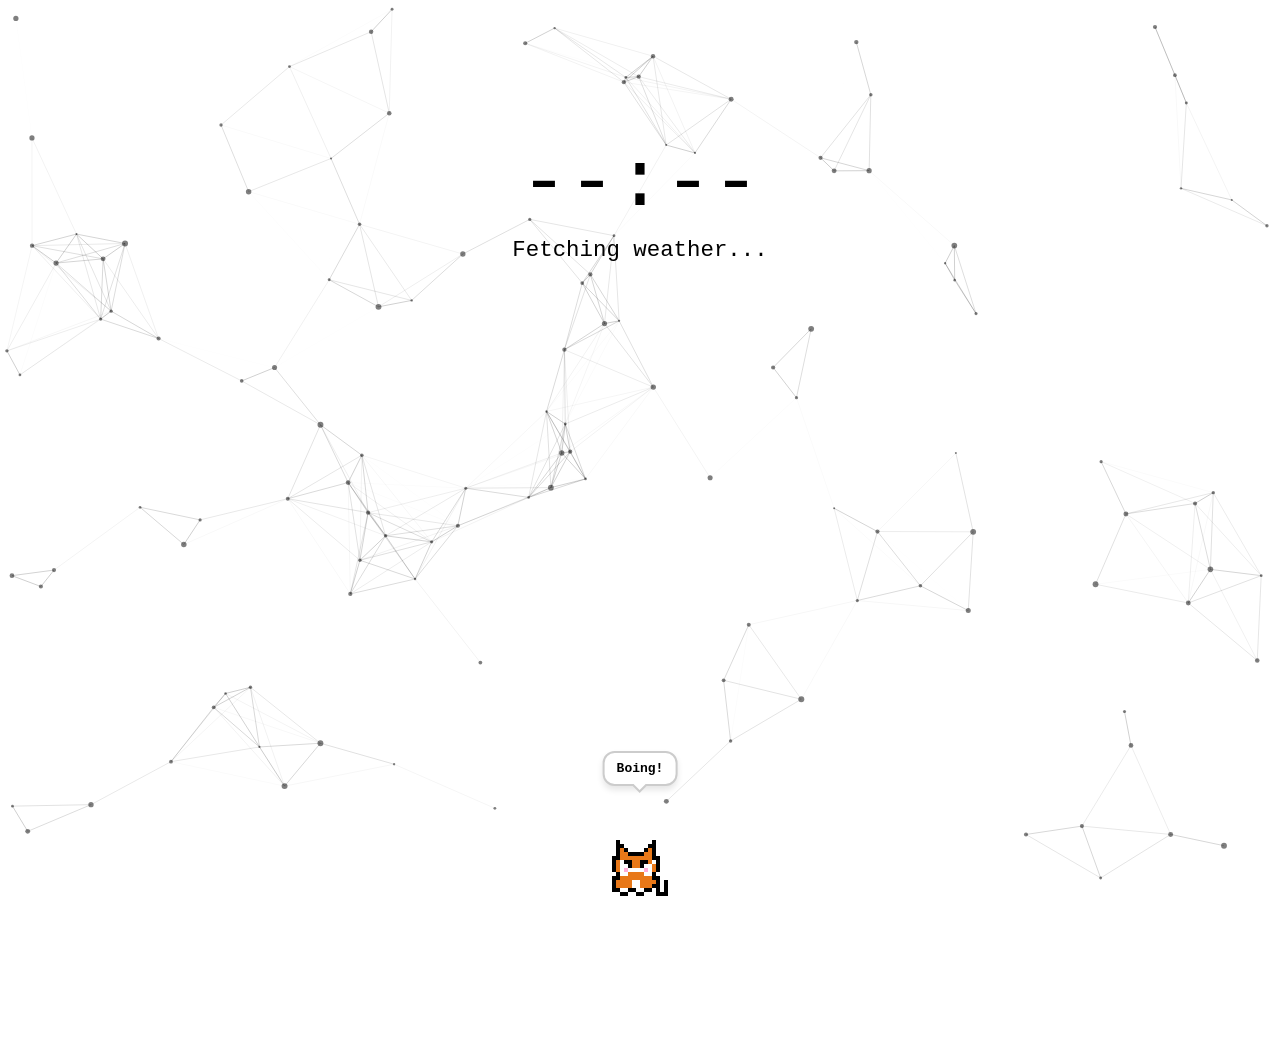
==== index.html @ 8bd55d02 "Initial commit" ====
<!DOCTYPE html>
<html lang="en">

<head>
  <meta charset="UTF-8" />
  <meta name="viewport" content="width=device-width, initial-scale=1.0" />
  <title>New Tab</title>
  <link rel="apple-touch-icon" sizes="180x180" href="favicons/apple-touch-icon.png">
  <link rel="icon" type="image/png" sizes="32x32" href="favicons/favicon-32x32.png">
  <link rel="icon" type="image/png" sizes="16x16" href="favicons/favicon-16x16.png">
  <link rel="manifest" href="favicons/site.webmanifest">
  <link rel="stylesheet" href="style.css" />
</head>

<body>

  <div id="sidebar" class="sidebar minimised">
    <div class="sidebar-handle">
      <span class="sidebar-caret"></span>
    </div>
    <div class="sidebar-content"></div>
  </div>
  <div class="top-right" id="top-right"></div>

  <div class="clock" id="clock">--:--</div>
  <div class="weather" id="weather">Fetching weather...</div>
  <div class="quote" id="quote"></div>
  <div class="shortcuts" id="shortcuts"></div>

  <div class="customize" id="customize" title="customize">
    <span class="customize-icon"></span>
    <span class="customize-label">Customize</span>
  </div>
  <div class="photo-credit" id="photo-credit" style="display: none;">
    Photo by <a id="photo-credit-link" target="_blank" rel="noopener noreferrer"></a> on <a
      href="https://unsplash.com/?utm_source=minimal_new_tab&utm_medium=referral" target="_blank"
      rel="noopener noreferrer">Unsplash</a>
    <span class="refresh-background" id="refresh-background" title="Get new background" style="display: none;"><span
        class="refresh-icon"></span></span>
  </div>
  <div class="theme-toggle" title="Change theme">
    <span class="theme-icon"></span>
    <span class="theme-label">System</span>
  </div>
  <div class="art-grid"></div>
  <script src="defaultSettings.js"></script>
  <script type="module" src="main.js"></script>
  <script type="module" src="art.js"></script>
  <script type="module" src="widgets/calendar.js"></script>
  <script type="module" src="widgets/todo.js"></script>
  <script type="module" src="widgets/pomodoro.js"></script>
  <script type="module" src="widgets/notes.js"></script>
  <script type="module" src="canvas-bg.js"></script>
  <script type="module" src="pet.js"></script>
</body>

</html>
---- style.css ----
/* Clear default margin and padding */

body,
html {
    margin: 0;
    padding: 0;
    height: 100%;
    width: 100%;
    overflow: hidden;
}

body {
    font-family: monospace;
    display: flex;
    flex-direction: column;
    justify-content: flex-start;
    align-items: center;
    max-height: 100vh;
    text-align: center;
    padding-top: calc(10vh + 3rem);
    font-size: 1.1rem;
    transition: background-image 1s ease-in-out, color 0.3s ease;
}

body.dark {
    background: #121212;
    color: #f0f0f0;
    /* Restore default dark theme text color */
}

body.light {
    background: #ffffff;
    color: #222;
    /* Restore default light theme text color */
}

body {
    background-color: transparent;
    /* Allow background image to show */
}

.clock {
    font-size: 5rem;
    margin-bottom: 0.5rem;
}

.weather {
    font-size: 1.4rem;
    margin-bottom: 1rem;
    color: inherit;
}

.quote {
    font-size: 0.95rem;
    font-style: italic;
    margin-bottom: 2rem;
    color: inherit;
    opacity: 0.7;
    max-width: 600px;
    padding: 0 2rem;
    text-align: center;
    line-height: 1.4;
    transition: opacity 0.3s ease;
}

.shortcuts {
    display: flex;
    flex-direction: column;
    align-items: flex-start;
    max-width: 800px;
    width: 100%;
    font-size: 1.1rem;
    text-align: left;
    margin-left: 4rem;
    max-height: calc(100vh - 18rem);
    overflow-y: auto;
    overflow-x: hidden;
    padding-right: 1rem;
    padding-bottom: 12rem;
    -webkit-overflow-scrolling: touch;
    overscroll-behavior: contain;
    scrollbar-width: none;
    /* Hide scrollbar in Firefox */
}

.shortcuts::-webkit-scrollbar {
    display: none;
    /* Hide scrollbar in WebKit browsers */
}

.bookmark-list {
    padding-left: 14px;
    padding-right: 24px;
}

.bookmark-list,
.bookmark-children {
    list-style: none;
    margin: 0;
    width: 100%;
    max-width: 100%;
    box-sizing: border-box;
}

.bookmark-folder-item,
.bookmark-link-item {
    width: 100%;
    box-sizing: border-box;
}

.shortcut {
    display: block;
    margin: 0.2rem 0 0.4rem 0;
    text-decoration: underline dotted;
    text-underline-offset: 2px;
    color: inherit;
    cursor: pointer;
    transition: color 0.2s ease, transform 0.2s ease;
    word-break: break-word;
    overflow-wrap: anywhere;
    width: 100%;
    max-width: 100%;
    box-sizing: border-box;
}

.shortcut:hover {
    color: #0077cc;
    transform: translateX(2px);
}

.bookmark-folder {
    font-weight: bold;
    margin: 0.4rem 0 0.2rem 0;
    cursor: pointer;
    color: inherit;
    user-select: none;
    display: flex;
    align-items: flex-start;
    flex-wrap: wrap;
    gap: 0.4rem;
    width: 100%;
    background: transparent;
    border: none;
    text-align: left;
    padding: 0.2rem 0;
    font: inherit;
}

.bookmark-folder .chevron,
.bookmark-folder span {
    white-space: normal;
}

.bookmark-folder span:last-child {
    flex: 1;
    min-width: 0;
    word-break: break-word;
    overflow-wrap: anywhere;
}

.bookmark-folder:hover {
    color: #0077cc;
}

.bookmark-children {
    padding-left: 1.2rem;
    margin-top: 0.1rem;
    overflow: visible;
    max-height: none;
    box-sizing: border-box;
}

.bookmark-children.collapsed {
    display: none;
}

.top-right {
    position: absolute;
    top: 1rem;
    right: 1rem;
    display: flex;
    gap: 1rem;
    font-size: 0.95rem;
}

.top-right span {
    text-transform: capitalize;
    text-decoration: underline dotted;
    text-underline-offset: 2px;
    cursor: pointer;
    transition: color 0.2s ease;
}

.top-right span:hover {
    color: #0077cc;
}

.theme-toggle {
    position: absolute;
    bottom: 1rem;
    right: 1rem;
    cursor: pointer;
    color: inherit;
    display: flex;
    align-items: center;
    gap: 0.4rem;
    direction: rtl;
    transition: opacity 0.3s ease;
}

.theme-icon svg {
    width: 30px;
    height: 30px;
    vertical-align: middle;
    transition: transform 0.3s ease;
}

.theme-toggle:hover .theme-icon svg {
    transform: rotate(20deg);
}

.theme-label {
    opacity: 0;
    max-width: 0;
    overflow: hidden;
    white-space: nowrap;
    transition: opacity 0.3s ease, max-width 0.3s ease;
    font-size: 0.95rem;
    text-decoration: underline dotted;
    direction: ltr;
}

.theme-toggle:hover .theme-label {
    opacity: 1;
    max-width: 4rem;
}

.customize {
    position: absolute;
    bottom: 1rem;
    left: 1rem;
    cursor: pointer;
    color: inherit;
    display: flex;
    align-items: center;
    gap: 0.4rem;
    transition: opacity 0.3s ease;
}

.customize-icon svg {
    width: 30px;
    height: 30px;
    vertical-align: middle;
    transition: transform 0.3s ease;
}

.customize-label {
    opacity: 0;
    max-width: 0;
    overflow: hidden;
    white-space: nowrap;
    transition: opacity 0.3s ease, max-width 0.3s ease;
    font-size: 0.95rem;
    text-decoration: underline dotted;
}

.customize:hover .customize-label {
    opacity: 1;
    max-width: 6rem;
}

/* Auto-hide control buttons */
body.auto-hide .customize,
body.auto-hide .theme-toggle {
    opacity: 0;
    pointer-events: none;
}

body.auto-hide.controls-visible .customize,
body.auto-hide.controls-visible .theme-toggle {
    opacity: 1;
    pointer-events: auto;
}

.tooltip-wrapper {
    position: relative;
}

.tooltip-wrapper.disabled>* {
    opacity: 0.5;
    pointer-events: none;
}

.tooltip-wrapper.disabled:hover::after {
    content: attr(data-tooltip);
    position: absolute;
    left: 50%;
    bottom: 100%;
    transform: translateX(-50%);
    background-color: #333;
    color: #fff;
    padding: 5px 10px;
    border-radius: 4px;
    font-size: 0.85em;
    white-space: nowrap;
    z-index: 10;
}

body.light .tooltip-wrapper.disabled:hover::after {
    background-color: #eee;
    color: #333;
}

/* Custom tooltip for tooltip-wrapper when not disabled */
.tooltip-wrapper:hover::after {
    content: attr(data-tooltip);
    position: absolute;
    left: 50%;
    bottom: 100%;
    transform: translateX(-50%);
    background-color: #333;
    color: #fff;
    padding: 6px 10px;
    border-radius: 6px;
    font-size: 0.85em;
    white-space: nowrap;
    z-index: 20;
    box-shadow: 0 6px 18px rgba(0, 0, 0, 0.3);
}

body.light .tooltip-wrapper:hover::after {
    background-color: #eee;
    color: #222;
    box-shadow: 0 6px 18px rgba(0, 0, 0, 0.08);
}

.photo-credit {
    position: absolute;
    bottom: 1rem;
    left: 50%;
    transform: translateX(-50%);
    font-size: 0.8rem;
    color: rgba(255, 255, 255, 0.7);
    background: rgba(0, 0, 0, 0.3);
    padding: 4px 8px;
    border-radius: 4px;
    display: inline-flex;
    text-shadow: 1px 1px 2px rgba(0, 0, 0, 0.5);
}

.photo-credit a {
    color: rgba(255, 255, 255, 0.9);
    text-decoration: none;
}

.refresh-background {
    display: inline-flex;
    /* Changed from flex */
    align-items: center;
    justify-content: center;
    cursor: pointer;
    margin-left: 10px;
    transition: transform 0.3s ease;
    opacity: 0.8;
    rotate: 90deg;
}

.refresh-background:hover {
    opacity: 1;
}


body.options {
    align-items: center;
    justify-content: center;
    text-align: left;
    padding: 2rem 0;
    margin: 0;
    font-size: 1rem;
    box-sizing: border-box;
    overflow-x: hidden;
}

div#back {
    position: absolute;
    top: 0.75rem;
    right: 0.75rem;
    text-decoration: none;
    font-size: 2em;
    line-height: 1;
    z-index: 10;
    opacity: 0.5;
    transition: all 0.15s ease;
    width: 40px;
    height: 40px;
    display: flex;
    align-items: center;
    justify-content: center;
    border-radius: 8px;
}

div#back:hover {
    cursor: pointer;
    opacity: 1;
    background: rgba(128, 128, 128, 0.2);
}

#options-wrapper {
    position: relative;
    max-width: 900px;
    height: 80vh;
    width: calc(100% - 2rem);
    margin: 0 auto;
    box-sizing: border-box;
    background: rgba(30, 30, 30, 0.95);
    backdrop-filter: blur(20px);
    -webkit-backdrop-filter: blur(20px);
    border-radius: 16px;
    border: 1px solid rgba(255, 255, 255, 0.08);
    box-shadow: 0 8px 32px rgba(0, 0, 0, 0.3), 0 0 0 1px rgba(255, 255, 255, 0.05) inset;
    display: flex;
    overflow: hidden;
    transform: translateY(20px);
    opacity: 0;
    transition: transform 0.4s cubic-bezier(0.2, 0.8, 0.2, 1), opacity 0.4s ease-out;
}

#options-wrapper.loaded {
    transform: translateY(0);
    opacity: 1;
}

body.dark #options-wrapper {
    box-shadow: 0 8px 32px rgba(0, 0, 0, 0.4), 0 0 0 1px rgba(255, 255, 255, 0.05) inset;
}

body.light #options-wrapper {
    background: rgba(255, 255, 255, 0.95);
    border: 1px solid rgba(0, 0, 0, 0.08);
    box-shadow: 0 8px 32px rgba(0, 0, 0, 0.12), 0 0 0 1px rgba(0, 0, 0, 0.03) inset;
}

#options-wrapper h1 {
    margin: 0 0 1.5em 0;
    font-size: 1.4em;
    font-weight: 600;
    letter-spacing: -0.02em;
    border-bottom: none;
    padding-bottom: 0;
    opacity: 0.9;
}

#options-wrapper .options-panel h2 {
    margin-top: 0;
    margin-bottom: 1.2em;
    font-size: 1.1em;
    font-weight: 600;
    letter-spacing: -0.01em;
    opacity: 0.85;
    border-bottom: none;
    padding-bottom: 0;
}

#options-wrapper .options-panel h2:not(:first-child) {
    margin-top: 2em;
    padding-top: 1.5em;
    border-top: 1px solid rgba(128, 128, 128, 0.15);
}

.setting-row {
    display: flex;
    align-items: center;
    margin-bottom: 0.8em;
    flex-wrap: wrap;
    /* Allow items to wrap to the next line */
}

.options-table .checkbox-label {
    margin-bottom: 0;
    /* Override default margin for table rows */
    justify-content: center;
}

.checkbox-label {
    display: inline-flex;
    align-items: center;
    cursor: pointer;
    font-size: 1em;
    margin-bottom: 0.8em;
    -webkit-user-select: none;
    -moz-user-select: none;
    -ms-user-select: none;
    user-select: none;
}

.checkbox-label input {
    display: none;
    /* Hide the default checkbox */
}

.checkbox-label .custom-checkbox {
    width: 18px;
    height: 18px;
    border: 2px solid rgba(128, 128, 128, 0.5);
    border-radius: 5px;
    margin-right: 0.75em;
    display: inline-block;
    position: relative;
    transition: all 0.15s ease;
}

.checkbox-label:hover .custom-checkbox {
    border-color: rgba(128, 128, 128, 0.8);
}

.checkbox-label input:checked+.custom-checkbox {
    background-color: var(--color-accent);
    border-color: var(--color-accent);
}

.checkbox-label input:checked+.custom-checkbox::after {
    content: '';
    position: absolute;
    left: 5px;
    top: 2px;
    width: 4px;
    height: 8px;
    border: solid #1c1c1c;
    border-width: 0 2px 2px 0;
    transform: rotate(45deg);
}

body.light .checkbox-label input:checked+.custom-checkbox::after {
    border-color: white;
}

.checkbox-label {
    display: block;
    margin-bottom: 0.8em;
    font-size: 1em;
}

#options-wrapper input[type="text"],
#options-wrapper input[type="number"],
#options-wrapper select,
#options-wrapper textarea {
    padding: 10px 14px;
    border-radius: 8px;
    border: 1px solid rgba(128, 128, 128, 0.3);
    background: rgba(0, 0, 0, 0.2);
    color: #f0f0f0;
    font-family: inherit;
    font-size: 0.95em;
    margin-top: 0.5em;
    box-sizing: border-box;
    transition: border-color 0.15s ease, background-color 0.15s ease;
}

#options-wrapper input[type="text"]:focus,
#options-wrapper input[type="number"]:focus,
#options-wrapper select:focus,
#options-wrapper textarea:focus {
    outline: none;
    border-color: rgba(128, 128, 128, 0.6);
    background: rgba(0, 0, 0, 0.3);
}

#options-wrapper input[type="text"],
#options-wrapper textarea {
    width: 100%;
}

#options-wrapper select {
    width: auto;
    min-width: 200px;
}

body.light #options-wrapper input[type="text"],
body.light #options-wrapper input[type="number"],
body.light #options-wrapper select,
body.light #options-wrapper textarea {
    background: rgba(0, 0, 0, 0.04);
    color: #222;
    border-color: rgba(0, 0, 0, 0.12);
}

body.light #options-wrapper input[type="text"]:focus,
body.light #options-wrapper input[type="number"]:focus,
body.light #options-wrapper select:focus,
body.light #options-wrapper textarea:focus {
    background: rgba(0, 0, 0, 0.06);
    border-color: rgba(0, 0, 0, 0.25);
}

/* Slider Styles */
#options-wrapper input[type="range"] {
    -webkit-appearance: none;
    appearance: none;
    width: 200px;
    height: 8px;
    background: #555;
    border-radius: 5px;
    outline: none;
    margin-left: 1em;
}

body.light #options-wrapper input[type="range"] {
    background: #ddd;
}

#options-wrapper input[type="range"]::-webkit-slider-thumb {
    -webkit-appearance: none;
    appearance: none;
    width: 18px;
    height: 18px;
    background: #f0f0f0;
    cursor: pointer;
    border-radius: 50%;
}

#options-wrapper input[type="range"]::-moz-range-thumb {
    width: 18px;
    height: 18px;
    background: #f0f0f0;
    cursor: pointer;
    border-radius: 50%;
    border: none;
}

/* Custom scrollbar for options content */
.options-content::-webkit-scrollbar {
    width: 8px;
}

.options-content::-webkit-scrollbar-track {
    background: transparent;
}

.options-content::-webkit-scrollbar-thumb {
    background: rgba(128, 128, 128, 0.3);
    border-radius: 4px;
}

.options-content::-webkit-scrollbar-thumb:hover {
    background: rgba(128, 128, 128, 0.5);
}

.options-table {
    width: 100%;
    text-transform: capitalize;
    border-collapse: separate;
    border-spacing: 0 4px;
    margin-top: 1em;
    table-layout: fixed;
}

.options-table th,
.options-table td {
    padding: 10px 12px;
    text-align: left;
}

.options-table th {
    font-size: 0.85em;
    font-weight: 500;
    text-transform: uppercase;
    letter-spacing: 0.05em;
    opacity: 0.6;
    padding-bottom: 8px;
}

.options-table tbody tr {
    background: rgba(128, 128, 128, 0.08);
    border-radius: 8px;
}

.options-table tbody tr:hover {
    background: rgba(128, 128, 128, 0.15);
}

.options-table tbody td:first-child {
    border-radius: 8px 0 0 8px;
}

.options-table tbody td:last-child {
    border-radius: 0 8px 8px 0;
}

.options-table th:first-child {
    width: 50px;
}

.options-table th.drag-handle-header {
    width: 80px;
    text-align: center;
}

.options-table .drag-handle {
    cursor: grab;
    text-align: center;
    user-select: none;
}

.options-table tr.dragging {
    opacity: 0.5;
    background: rgba(128, 128, 128, 0.2);
}

.options-sidebar {
    width: 200px;
    padding: 1.5rem;
    background: rgba(0, 0, 0, 0.15);
    border-right: 1px solid rgba(128, 128, 128, 0.1);
    flex-shrink: 0;
}

body.light .options-sidebar {
    background: rgba(0, 0, 0, 0.03);
}

.options-sidebar nav {
    display: flex;
    flex-direction: column;
    gap: 0.25em;
}

.options-sidebar nav a {
    text-decoration: none;
    color: inherit;
    padding: 0.6em 0.9em;
    border-radius: 8px;
    transition: all 0.15s ease;
    font-size: 0.95em;
    opacity: 0.7;
}

.options-sidebar nav a:hover {
    background-color: rgba(128, 128, 128, 0.15);
    opacity: 1;
}

.options-sidebar nav a.active {
    background-color: rgba(128, 128, 128, 0.25);
    font-weight: 500;
    opacity: 1;
}

body.light .options-sidebar nav a.active {
    background-color: rgba(0, 0, 0, 0.08);
}

.options-content {
    flex-grow: 1;
    padding: 1.5rem 2rem;
    padding-bottom: 0em;
    overflow-y: auto;
    position: relative;
    display: flex;
    flex-direction: column;
}

.options-content a {
    color: inherit;
    text-decoration: underline dotted;
    text-underline-offset: 3px;
    transition: color 0.2s ease;
}

.options-content a:hover {
    color: #0077cc;
}

.options-table button {
    margin: 0 2px;
    padding: 2px 6px;
}

.button-group {
    margin-top: auto;
    border-top: 1px solid rgba(128, 128, 128, 0.15);
    padding: 1.2em 0;
    padding-bottom: 1.2em;
    position: sticky;
    bottom: 0;
    background: linear-gradient(to top, rgba(30, 30, 30, 1) 80%, rgba(30, 30, 30, 0));
    padding-top: 2em;
    display: flex;
    flex-direction: column;
    gap: 0.8em;
}

.button-row {
    display: flex;
    gap: 0.5em;
    flex-wrap: wrap;
}

body.light .button-group {
    background: linear-gradient(to top, rgba(255, 255, 255, 1) 80%, rgba(255, 255, 255, 0));
    border-top-color: rgba(0, 0, 0, 0.08);
}

.background-image-controls {
    margin: 0.5em 0 0 2em;
    /* Top margin, no side margin, bottom margin, left indent */
    display: flex;
    align-items: center;
    gap: 10px;
}

.background-add-label {
    cursor: pointer;
}

.background-preview-container {
    position: relative;
    width: 100px;
    height: 56px;
    /* 16:9 aspect ratio */
    border: 1px solid #555;
    border-radius: 12px;
    /* More rounded for a squircle look */
    display: flex;
    align-items: center;
    justify-content: center;
    overflow: hidden;
    font-size: 0.8em;
    color: #888;
    transition: border-color 0.2s ease;
}

.background-add-label:hover .background-preview-container {
    border-color: #888;
}

.plus-icon {
    font-size: 3em;
    font-weight: 100;
    color: #555;
    line-height: 1;
}


body.light .background-add-label {
    color: #ccc;
}

.clear-background-button {
    position: absolute;
    top: 2px;
    right: 2px;
    width: 20px;
    height: 20px;
    background: rgba(0, 0, 0, 0.6);
    color: white;
    border: none;
    border-radius: 50%;
    display: flex;
    align-items: center;
    justify-content: center;
    font-size: 14px;
    line-height: 1;
    cursor: pointer;
    opacity: 0;
    transition: opacity 0.2s ease;
}

.background-preview-container img {
    width: 100%;
    height: 100%;
    object-fit: cover;
}

#image-present-container:hover .clear-background-button {
    opacity: 1;
}

.visually-hidden {
    position: absolute;
    width: 1px;
    height: 1px;
    margin: -1px;
    padding: 0;
    overflow: hidden;
    clip: rect(0, 0, 0, 0);
    border: 0;
}

#options-wrapper button {
    padding: 10px 20px;
    border: none;
    border-radius: 8px;
    cursor: pointer;
    font-family: inherit;
    font-size: 0.95em;
    font-weight: 500;
    transition: all 0.15s ease;
}

#options-wrapper button:hover {
    transform: translateY(-1px);
}

#options-wrapper button:active {
    transform: translateY(0);
}

#options-wrapper button.ghost-button {
    background: rgba(128, 128, 128, 0.1);
    border: 1px solid rgba(128, 128, 128, 0.3);
    color: inherit;
    transition: all 0.15s ease;
}

#options-wrapper button.ghost-button:hover {
    background: rgba(128, 128, 128, 0.2);
    border-color: rgba(128, 128, 128, 0.4);
}

#options-wrapper button.ghost-button.drag-over {
    background: var(--color-accent);
    border-color: var(--color-accent);
    color: #1c1c1c;
    border-style: dashed;
}

body.light #options-wrapper button.ghost-button.drag-over {
    color: white;
}

.settings-data-container {
    display: inline-flex;
    flex-direction: column;
    align-items: stretch;
}

.settings-data-container .button-row {
    display: flex;
    gap: 0.5em;
}

.drop-zone {
    margin-top: 0.8em;
    padding: 1.2em;
    border: 2px dashed rgba(128, 128, 128, 0.3);
    border-radius: 10px;
    text-align: center;
    transition: all 0.15s ease;
    box-sizing: border-box;
    background: rgba(128, 128, 128, 0.05);
}

.drop-zone-text {
    opacity: 0.5;
    font-size: 0.9em;
}

.drop-zone.drag-over {
    background: rgba(128, 128, 128, 0.12);
    border-color: var(--color-accent);
}

.drop-zone.drag-over .drop-zone-text {
    opacity: 0.8;
}

#options-wrapper button.ghost-button {
    background: transparent;
    border: 1px solid rgba(128, 128, 128, 0.5);
    color: inherit;
    transition: background-color 0.2s ease, border-color 0.2s ease, color 0.2s ease;
}

#options-wrapper button.ghost-button:hover {
    background: #f0f0f0;
    border-color: #f0f0f0;
    color: #222;
}

#options-wrapper button.ghost-button.drag-over {
    background: #f0f0f0;
    border-color: #f0f0f0;
    color: #222;
    border-style: dashed;
}

body.light #options-wrapper button.ghost-button:hover {
    background: #222;
    border-color: #222;
    color: #f0f0f0;
}

body.light #options-wrapper button.ghost-button.drag-over {
    background: #222;
    border-color: #222;
    color: #f0f0f0;
    border-style: dashed;
}

.settings-data-container {
    display: inline-flex;
    flex-direction: column;
    align-items: stretch;
}

.settings-data-container .button-row {
    display: flex;
    gap: 0.5em;
}

.drop-zone {
    margin-top: 0.8em;
    padding: 1em;
    border: 1px dashed rgba(128, 128, 128, 0.4);
    border-radius: 4px;
    text-align: center;
    transition: background-color 0.2s ease, border-color 0.2s ease;
    box-sizing: border-box;
}

.drop-zone-text {
    opacity: 0.6;
    font-size: 0.9em;
}

.drop-zone.drag-over {
    background: rgba(128, 128, 128, 0.15);
    border-color: #f0f0f0;
}

.drop-zone.drag-over .drop-zone-text {
    opacity: 1;
}

body.light .drop-zone.drag-over {
    border-color: #222;
}

.options-panel {
    display: none;
}

.options-panel.active {
    display: block;
}

/* Reorderable list styles */
.reorder-list .drag-handle,
.options-table .drag-handle {
    cursor: grab;
}

.options-table tbody tr {
    cursor: grab;
}

.reorder-list tr.dragging,
.options-table tr.dragging {
    opacity: 0.95;
    background: rgba(128, 128, 128, 0.3);
    box-shadow: 0 4px 12px rgba(0, 0, 0, 0.3);
    cursor: grabbing;
}

.reorder-list tr.dragging .drag-handle,
.options-table tr.dragging .drag-handle {
    cursor: grabbing;
}

.options-table tr.drag-placeholder td {
    background: rgba(128, 128, 128, 0.15);
    border: 2px dashed rgba(128, 128, 128, 0.4);
    border-radius: 4px;
    box-sizing: border-box;
    padding: 0;
}

.options-table tr.drag-placeholder {
    background: none;
    border: none;
}

#save {
    background: #4CAF50;
    color: white;
}

#save:hover {
    background: #3d8b40;
    box-shadow: 0 0 0 3px rgba(76, 175, 80, 0.3);
}

#restore-defaults {
    background: #f44336;
    color: white;
}

#restore-defaults:hover {
    background: #d32f2f;
    box-shadow: 0 0 0 3px rgba(244, 67, 54, 0.3);
}

:root {
    --color-accent: #ccc;
}

body.light {
    --color-accent: #b04288;
}

.art-grid {
    position: absolute;
    inset: 0;
    display: grid;
    grid-template-columns: repeat(12, 1fr);
    grid-template-rows: repeat(8, 1fr);
    pointer-events: none;
    z-index: -1;
}

.art-cell {
    position: relative;
}

.art-cell svg {
    position: absolute;
    top: 50%;
    left: 50%;
    width: 16px;
    height: 16px;
    fill: var(--color-accent);
    opacity: 0.4;
    transform: translate(-50%, -50%) rotate(var(--rotate, 0deg));
}

.sub-settings {
    margin-left: 1.5em;
    padding-left: 1em;
    border-left: 2px solid rgba(128, 128, 128, 0.2);
}

/* Disabled state for sub-settings - only target specific container IDs */
.sub-settings.disabled,
#sidebar-options.disabled,
#shortcuts-links.disabled,
#weather-options.disabled,
#bookmark-folder-selector-span.disabled,
#pixel-art-select-div.disabled {
    opacity: 0.4;
    pointer-events: none;
    user-select: none;
}

#city-search-container {
    position: relative;
    display: inline-block;
}

#city-suggestions {
    display: none;
    position: absolute;
    border: 1px solid #ddd;
    background-color: #f9f9f9;
    width: 100%;
    max-height: 150px;
    overflow-y: auto;
    z-index: 1;
}

#city-suggestions div {
    padding: 8px 12px;
    cursor: pointer;
    color: #333;
}

#city-suggestions div:hover {
    background-color: #eee;
}

#notification {
    position: fixed;
    top: 20px;
    right: 20px;
    color: white;
    padding: 15px;
    border-radius: 5px;
    z-index: 1000;
    opacity: 0;
    transition: opacity 0.5s ease-in-out;
}

#notification.success {
    background-color: #4CAF50;
    /* Green */
}

#notification.restore {
    background-color: #f44336;
    /* Red */
}

#notification.show {
    opacity: 1;
}

#notification.hidden {
    display: none;
}

#background-add-label.hidden,
#background-preview.hidden,
.clear-background-button.hidden,
#image-present-container.hidden {
    display: none;
}

.refresh-icon::before {
    content: '↻';
    font-size: 1.2rem;
    color: white;
}

/* Segmented Control for Radio Buttons */
.segmented-control-container {
    justify-content: space-between;
}

.segmented-control {
    display: flex;
    background: rgba(128, 128, 128, 0.15);
    border-radius: 8px;
    padding: 3px;
    gap: 2px;
}

body.light .segmented-control {
    background: rgba(0, 0, 0, 0.06);
}

.segmented-control label {
    display: inline-block;
    padding: 6px 16px;
    cursor: pointer;
    transition: all 0.15s ease;
    position: relative;
    border-radius: 6px;
    font-size: 0.95em;
}

.segmented-control label:hover {
    background: rgba(128, 128, 128, 0.15);
}

.segmented-control input[type="radio"] {
    display: none;
}

.segmented-control input[type="radio"]:checked+span {
    color: #121212;
}

.segmented-control label:has(input:checked) {
    background-color: var(--color-accent);
    box-shadow: 0 1px 3px rgba(0, 0, 0, 0.2);
}

body.light .segmented-control label:has(input:checked) {
    color: #f0f0f0;
}

/* Sidebar Styles */
.sidebar {
    position: fixed;
    top: 0;
    height: 100vh;
    width: 280px;
    background: rgba(25, 25, 25, 0.75);
    backdrop-filter: blur(10px);
    -webkit-backdrop-filter: blur(10px);
    transition: transform 0.3s ease-in-out;
    z-index: 10;
    display: none;
    /* Hidden by default, enabled via JS */
}

body.light .sidebar {
    background: rgba(245, 245, 245, 0.75);
}

.sidebar.left {
    left: 0;
    transform: translateX(-100%);
}

.sidebar.right {
    right: 0;
    transform: translateX(100%);
}

.sidebar:not(.minimised) {
    transform: translateX(0);
}

.sidebar-handle {
    position: absolute;
    top: 50%;
    transform: translateY(-50%);
    width: 36px;
    height: 36px;
    background: rgba(0, 0, 0, 0.25);
    cursor: pointer;
    display: flex;
    align-items: center;
    justify-content: center;
    border-radius: 50%;
}

body.light .sidebar-handle {
    background: rgba(0, 0, 0, 0.05);
}

.sidebar.left .sidebar-handle {
    right: -45px;
}

.sidebar.right .sidebar-handle {
    left: -45px;
}

.sidebar-caret {
    width: 0;
    height: 0;
    border-top: 6px solid transparent;
    border-bottom: 6px solid transparent;
    transition: transform 0.3s ease;
}

.sidebar.left .sidebar-caret {
    border-left: 6px solid #f0f0f0;
}

.sidebar.left:not(.minimised) .sidebar-caret {
    transform: rotate(180deg);
}

body.light .sidebar.left .sidebar-caret {
    border-left-color: #222;
}

.sidebar.right .sidebar-caret {
    border-right: 6px solid #f0f0f0;
}

.sidebar.right:not(.minimised) .sidebar-caret {
    transform: rotate(180deg);
}

body.light .sidebar.right .sidebar-caret {
    border-right-color: #222;
}

.sidebar-content {
    padding: 20px 20px 80px 20px;
    height: 100%;
    overflow-y: auto;
}

/* Sidebar footer (sticky at bottom) */
.sidebar-footer {
    position: absolute;
    left: 20px;
    right: 20px;
    bottom: 20px;
    display: flex;
    justify-content: center;
}

.sidebar-customize-btn {
    width: 100%;
    padding: 10px 12px;
    border-radius: 8px;
    background: rgba(255, 255, 255, 0.04);
    border: 1px solid rgba(255, 255, 255, 0.06);
    color: inherit;
    cursor: pointer;
    font-family: monospace;
    font-size: 0.95rem;
    text-align: center;
    transition: background-color 0.18s ease, transform 0.08s ease;
}

.sidebar-customize-btn:hover {
    background: rgba(255, 255, 255, 0.08);
    transform: translateY(-1px);
}

body.light .sidebar-customize-btn {
    background: rgba(0, 0, 0, 0.03);
    border-color: rgba(0, 0, 0, 0.06);
}

/* About panel icon links - default uses light border on dark backgrounds */

/* Web Store badge image styling - follow branding: do not alter badge aspect ratio */
.webstore-badge {
    height: 36px;
    width: auto;
    display: block;
    border-radius: 6px;
}

.webstore-badge-link {
    padding: 4px;
}

.fallback-store-icon {
    color: inherit;
}

/* Ensure both About icons (webstore + github) visually match the official badge size */
.about-links {
    gap: 12px;
}

/* Make both icons look like they're part of the page: no heavy borders, same size as chrome badge */
.about-links .icon-link {
    display: inline-flex;
    align-items: center;
    justify-content: center;
    padding: 6px 8px;
    width: auto;
    height: auto;
    background: transparent;
    /* blend with page */
    border: 1px solid rgba(255, 255, 255, 0.14);
    /* white-ish border for dark mode */
    border-radius: 6px;
    transition: transform 0.08s ease, opacity 0.12s ease;
}

.about-links .icon-link img {
    height: 36px;
    /* official badge height */
    width: auto;
    display: block;
}

.about-links .icon-link:hover {
    transform: translateY(-2px);
    opacity: 0.95;
}

/* Light theme: use darker (black) border so icons stand out */
body.light .about-links .icon-link {
    border: 1px solid rgba(0, 0, 0, 0.16);
}

.widget {
    background: rgba(0, 0, 0, 0.25);
    border-radius: 8px;
    padding: 15px;
    margin-bottom: 15px;
}

body.light .widget {
    background: rgba(0, 0, 0, 0.05);
}

.widget h3 {
    margin-top: 0;
    border-bottom: 1px solid rgba(128, 128, 128, 0.3);
    padding-bottom: 10px;
}

/* Calendar Widget Styles */
.calendar-container {
    font-size: 0.9em;
}

.calendar-header {
    display: flex;
    justify-content: space-between;
    align-items: center;
    margin-bottom: 10px;
    padding: 0 5px;
}

.calendar-header button {
    background: none;
    border: none;
    color: inherit;
    font-size: 1.2em;
    cursor: pointer;
    padding: 5px 10px;
    border-radius: 4px;
}

.calendar-header span {
    flex-grow: 1;
    text-align: center;
    width: 130px;
    /* Enforce a fixed width */
}

.calendar-header button:hover {
    background: rgba(128, 128, 128, 0.2);
}

.calendar-grid {
    display: grid;
    grid-template-columns: repeat(7, 1fr);
    gap: 5px;
    text-align: center;
}

.calendar-day-name {
    font-weight: bold;
    opacity: 0.7;
    padding-bottom: 5px;
}

.calendar-day {
    border-radius: 50%;
    width: 24px;
    height: 24px;
    margin: 0 auto;
    display: flex;
    align-items: center;
    justify-content: center;
}

.calendar-day:not(.today):hover {
    background-color: rgba(128, 128, 128, 0.2);
    cursor: pointer;
    /* The whole widget is clickable, this reinforces it */
    transition: background-color 0.2s ease;
}

.calendar-day.today {
    background-color: var(--color-accent);
    color: #121212;
    font-weight: bold;
}

/* Todo Widget Styles */
.todo-widget .todo-list {
    list-style: none;
    padding: 0;
    margin: 0 0 10px 0;
    text-align: left;
}

.todo-widget .todo-list li {
    display: flex;
    align-items: center;
    padding: 8px 4px;
    border-bottom: 1px solid rgba(128, 128, 128, 0.1);
    font-size: 0.95em;
    transition: opacity 0.3s ease;
}

.todo-widget .todo-list li .checkbox-label {
    display: flex;
    align-items: center;
    flex-grow: 1;
    margin-bottom: 0;
    /* Override default checkbox-label margin */
    font-size: 1em;
    /* Inherit from parent li */
    word-break: break-word;
}


.todo-widget .todo-list li:last-child {
    border-bottom: none;
}

.todo-widget .todo-list li.completed {
    opacity: 0.5;
}

.todo-widget .todo-list li.completed span {
    text-decoration: line-through;
}

.todo-widget .todo-list input[type="checkbox"] {
    display: none;
    /* Hide default checkbox */
}

.todo-widget .todo-list .custom-checkbox {
    width: 16px;
    height: 16px;
    border: 2px solid #888;
    border-radius: 3px;
    margin-right: 10px;
    display: inline-block;
    position: relative;
    transition: background-color 0.2s, border-color 0.2s;
    flex-shrink: 0;
    /* Prevent checkbox from shrinking */
}

.todo-widget .todo-list .todo-text {
    flex-grow: 1;
    word-break: break-word;
}

.todo-widget .todo-list button {
    background: none;
    border: none;
    color: #f0f0f0;
    font-size: 1.2em;
    cursor: pointer;
    opacity: 0;
    transition: opacity 0.2s ease;
    padding: 0 5px;
}

body.light .todo-widget .todo-list button {
    color: #222;
}

.todo-widget .todo-list li:hover button {
    opacity: 1;
}

.todo-widget .todo-list li.dragging {
    background: rgba(128, 128, 128, 0.3);
    border-radius: 4px;
    box-shadow: 0 4px 12px rgba(0, 0, 0, 0.3);
    cursor: grabbing !important;
}

.todo-widget .todo-list li.drag-placeholder {
    background: rgba(128, 128, 128, 0.15);
    border: 2px dashed rgba(128, 128, 128, 0.4);
    border-radius: 4px;
    margin: 0;
    padding: 0;
}

.todo-widget .todo-list li {
    cursor: pointer;
    user-select: none;
}

body.todo-dragging,
body.todo-dragging * {
    cursor: grabbing !important;
}

.todo-widget .todo-input {
    width: 100%;
    padding: 8px;
    background: rgba(0, 0, 0, 0.2);
    border: 1px solid transparent;
    border-radius: 4px;
    color: inherit;
    font-family: monospace;
    box-sizing: border-box;
    /* Prevents overflow on focus */
}
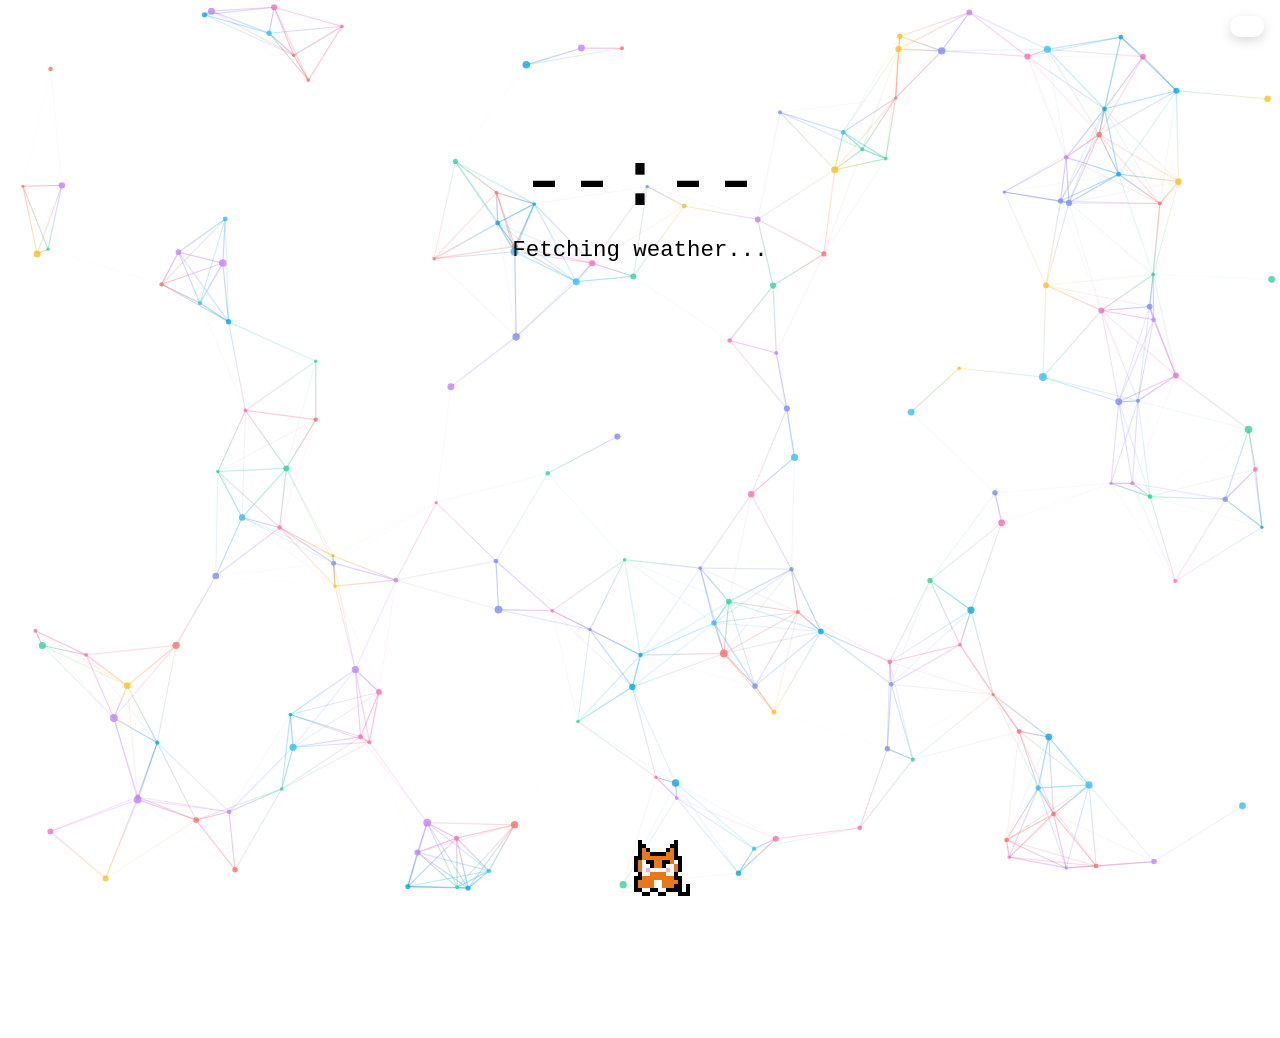
==== commit eaa45744: "feat: Glassmorphism UI, Pop-up Settings, Bookmarks Tray & Memory Optimizations" ====
--- a/index.html
+++ b/index.html
@@ -31,6 +31,12 @@
     <span class="customize-icon"></span>
     <span class="customize-label">Customize</span>
   </div>
+
+  <!-- Settings Modal -->
+  <div id="settings-modal" class="modal hidden">
+    <div class="modal-overlay"></div>
+    <iframe id="settings-iframe"></iframe>
+  </div>
   <div class="photo-credit" id="photo-credit" style="display: none;">
     Photo by <a id="photo-credit-link" target="_blank" rel="noopener noreferrer"></a> on <a
       href="https://unsplash.com/?utm_source=minimal_new_tab&utm_medium=referral" target="_blank"
--- a/style.css
+++ b/style.css
@@ -64,23 +64,102 @@
 }
 
 .shortcuts {
-    display: flex;
-    flex-direction: column;
-    align-items: flex-start;
-    max-width: 800px;
-    width: 100%;
-    font-size: 1.1rem;
+    position: absolute;
+    top: 1rem;
+    left: 1rem;
+    z-index: 5;
+}
+
+.bookmarks-trigger {
+    cursor: pointer;
+    opacity: 0.8;
+    transition: opacity 0.2s ease, background-color 0.2s ease;
+    display: flex;
+    align-items: center;
+    justify-content: center;
+    width: 40px;
+    height: 40px;
+    border-radius: 10px;
+    background: rgba(255, 255, 255, 0.05);
+    backdrop-filter: blur(10px);
+    -webkit-backdrop-filter: blur(10px);
+    border: 1px solid rgba(255, 255, 255, 0.1);
+}
+
+.bookmarks-trigger:hover {
+    opacity: 1;
+    background: rgba(255, 255, 255, 0.1);
+}
+
+.bookmarks-tray {
+    position: absolute;
+    top: 3rem;
+    left: 0;
+    width: 300px;
+    max-height: 70vh;
+    overflow-y: auto;
+    scrollbar-width: none; /* Firefox */
+    -ms-overflow-style: none;  /* IE and Edge */
+    background: rgba(25, 25, 25, 0.85);
+    backdrop-filter: blur(20px);
+    -webkit-backdrop-filter: blur(20px);
+    border-radius: 16px;
+    border: 1px solid rgba(255, 255, 255, 0.1);
+    box-shadow: 0 10px 30px rgba(0, 0, 0, 0.3);
+    padding: 1.2rem;
     text-align: left;
-    margin-left: 4rem;
-    max-height: calc(100vh - 18rem);
-    overflow-y: auto;
-    overflow-x: hidden;
-    padding-right: 1rem;
-    padding-bottom: 12rem;
+    z-index: 20;
+    transition: opacity 0.2s ease, visibility 0.2s ease, transform 0.2s ease;
+    transform-origin: top left;
+}
+
+.bookmarks-tray::-webkit-scrollbar {
+    display: none; /* Chrome, Safari, Opera */
+}
+
+body.light .bookmarks-tray {
+    background: rgba(255, 255, 255, 0.95);
+    box-shadow: 0 10px 30px rgba(0, 0, 0, 0.1);
+}
+
+.bookmarks-tray.collapsed {
+    opacity: 0;
+    visibility: hidden;
+    transform: scale(0.95) translateY(-10px);
+    pointer-events: none;
+}
+    border: 1px solid rgba(255, 255, 255, 0.1);
+    box-shadow: 0 8px 32px rgba(0, 0, 0, 0.2);
     -webkit-overflow-scrolling: touch;
     overscroll-behavior: contain;
     scrollbar-width: none;
-    /* Hide scrollbar in Firefox */
+    z-index: 5;
+}
+
+/* Collapsible bookmarks list */
+.bookmark-list li.hidden-item {
+    display: none;
+}
+
+.bookmark-list.expanded li.hidden-item {
+    display: block;
+}
+
+.expand-btn {
+    background: transparent;
+    border: none;
+    color: inherit;
+    cursor: pointer;
+    font-size: 0.85rem;
+    text-decoration: underline dotted;
+    text-underline-offset: 2px;
+    padding: 0.5rem 0;
+    opacity: 0.7;
+    transition: opacity 0.2s ease;
+}
+
+.expand-btn:hover {
+    opacity: 1;
 }
 
 .shortcuts::-webkit-scrollbar {
@@ -89,17 +168,12 @@
 }
 
 .bookmark-list {
-    padding-left: 14px;
-    padding-right: 24px;
-}
-
-.bookmark-list,
-.bookmark-children {
+    display: flex;
+    flex-direction: column;
+    gap: 0.5rem;
     list-style: none;
     margin: 0;
-    width: 100%;
-    max-width: 100%;
-    box-sizing: border-box;
+    padding: 0;
 }
 
 .bookmark-folder-item,
@@ -109,13 +183,14 @@
 }
 
 .shortcut {
-    display: block;
-    margin: 0.2rem 0 0.4rem 0;
-    text-decoration: underline dotted;
-    text-underline-offset: 2px;
+    display: flex;
+    align-items: center;
+    padding: 0.4rem 0.6rem;
+    border-radius: 6px;
+    text-decoration: none;
     color: inherit;
     cursor: pointer;
-    transition: color 0.2s ease, transform 0.2s ease;
+    transition: background 0.2s ease, transform 0.2s ease;
     word-break: break-word;
     overflow-wrap: anywhere;
     width: 100%;
@@ -124,26 +199,40 @@
 }
 
 .shortcut:hover {
-    color: #0077cc;
-    transform: translateX(2px);
-}
+    background: rgba(255, 255, 255, 0.1);
+    transform: translateX(4px);
+}
+
+body.light .shortcut:hover {
+    background: rgba(0, 0, 0, 0.05);
+}
+
 
 .bookmark-folder {
-    font-weight: bold;
-    margin: 0.4rem 0 0.2rem 0;
+    font-weight: 600;
     cursor: pointer;
     color: inherit;
     user-select: none;
     display: flex;
-    align-items: flex-start;
-    flex-wrap: wrap;
-    gap: 0.4rem;
-    width: 100%;
+    align-items: center;
+    gap: 0.5rem;
     background: transparent;
     border: none;
     text-align: left;
-    padding: 0.2rem 0;
+    padding: 0.4rem 0.6rem;
+    border-radius: 6px;
     font: inherit;
+    width: 100%;
+    transition: background 0.2s ease;
+}
+
+.bookmark-folder:hover {
+    background: rgba(255, 255, 255, 0.1);
+}
+
+body.light .bookmark-folder:hover {
+    background: rgba(0, 0, 0, 0.05);
+}
 }
 
 .bookmark-folder .chevron,
@@ -163,11 +252,14 @@
 }
 
 .bookmark-children {
-    padding-left: 1.2rem;
-    margin-top: 0.1rem;
-    overflow: visible;
-    max-height: none;
-    box-sizing: border-box;
+    list-style: none;
+    margin: 0;
+    padding: 0;
+    padding-left: 1rem;
+    display: flex;
+    flex-direction: column;
+    gap: 0.3rem;
+    margin-top: 0.3rem;
 }
 
 .bookmark-children.collapsed {
@@ -181,6 +273,13 @@
     display: flex;
     gap: 1rem;
     font-size: 0.95rem;
+    background: rgba(255, 255, 255, 0.05);
+    backdrop-filter: blur(15px);
+    -webkit-backdrop-filter: blur(15px);
+    border-radius: 12px;
+    border: 1px solid rgba(255, 255, 255, 0.1);
+    padding: 0.6rem 1rem;
+    box-shadow: 0 4px 12px rgba(0, 0, 0, 0.15);
 }
 
 .top-right span {
@@ -376,9 +475,11 @@
     text-align: left;
     padding: 2rem 0;
     margin: 0;
+    font-family: 'Inter', -apple-system, BlinkMacSystemFont, "Segoe UI", Roboto, sans-serif;
     font-size: 1rem;
     box-sizing: border-box;
     overflow-x: hidden;
+    background: transparent !important;
 }
 
 div#back {
@@ -407,22 +508,22 @@
 
 #options-wrapper {
     position: relative;
-    max-width: 900px;
-    height: 80vh;
-    width: calc(100% - 2rem);
+    max-width: 960px;
+    height: 85vh;
+    width: calc(100% - 3rem);
     margin: 0 auto;
     box-sizing: border-box;
-    background: rgba(30, 30, 30, 0.95);
-    backdrop-filter: blur(20px);
-    -webkit-backdrop-filter: blur(20px);
-    border-radius: 16px;
-    border: 1px solid rgba(255, 255, 255, 0.08);
-    box-shadow: 0 8px 32px rgba(0, 0, 0, 0.3), 0 0 0 1px rgba(255, 255, 255, 0.05) inset;
+    background: rgba(25, 25, 25, 0.65);
+    backdrop-filter: blur(20px) saturate(150%);
+    -webkit-backdrop-filter: blur(20px) saturate(150%);
+    border-radius: 24px;
+    border: 1px solid rgba(255, 255, 255, 0.1);
+    box-shadow: 0 20px 50px rgba(0, 0, 0, 0.3), 0 0 0 1px rgba(255, 255, 255, 0.05) inset;
     display: flex;
     overflow: hidden;
     transform: translateY(20px);
     opacity: 0;
-    transition: transform 0.4s cubic-bezier(0.2, 0.8, 0.2, 1), opacity 0.4s ease-out;
+    transition: transform 0.5s cubic-bezier(0.16, 1, 0.3, 1), opacity 0.5s ease-out;
 }
 
 #options-wrapper.loaded {
@@ -435,28 +536,31 @@
 }
 
 body.light #options-wrapper {
-    background: rgba(255, 255, 255, 0.95);
-    border: 1px solid rgba(0, 0, 0, 0.08);
-    box-shadow: 0 8px 32px rgba(0, 0, 0, 0.12), 0 0 0 1px rgba(0, 0, 0, 0.03) inset;
+    background: rgba(255, 255, 255, 0.65);
+    backdrop-filter: blur(20px) saturate(150%);
+    -webkit-backdrop-filter: blur(20px) saturate(150%);
+    border: 1px solid rgba(255, 255, 255, 0.3);
+    box-shadow: 0 8px 32px rgba(0, 0, 0, 0.1), 0 0 0 1px rgba(255, 255, 255, 0.05) inset;
 }
 
 #options-wrapper h1 {
-    margin: 0 0 1.5em 0;
-    font-size: 1.4em;
+    margin: 0 0 1.2em 0;
+    font-size: 1.6em;
+    font-weight: 700;
+    letter-spacing: -0.03em;
+    border-bottom: none;
+    padding-bottom: 0;
+    color: #fff;
+}
+
+#options-wrapper .options-panel h2 {
+    margin-top: 0;
+    margin-bottom: 1.5em;
+    font-size: 1.2em;
     font-weight: 600;
     letter-spacing: -0.02em;
-    border-bottom: none;
-    padding-bottom: 0;
-    opacity: 0.9;
-}
-
-#options-wrapper .options-panel h2 {
-    margin-top: 0;
-    margin-bottom: 1.2em;
-    font-size: 1.1em;
-    font-weight: 600;
-    letter-spacing: -0.01em;
-    opacity: 0.85;
+    color: #fff;
+    opacity: 0.95;
     border-bottom: none;
     padding-bottom: 0;
 }
@@ -542,54 +646,223 @@
 
 #options-wrapper input[type="text"],
 #options-wrapper input[type="number"],
-#options-wrapper select,
 #options-wrapper textarea {
-    padding: 10px 14px;
-    border-radius: 8px;
-    border: 1px solid rgba(128, 128, 128, 0.3);
-    background: rgba(0, 0, 0, 0.2);
-    color: #f0f0f0;
+    padding: 12px 16px;
+    border-radius: 12px;
+    border: 1px solid rgba(255, 255, 255, 0.1);
+    background: rgba(255, 255, 255, 0.05);
+    color: inherit;
     font-family: inherit;
     font-size: 0.95em;
     margin-top: 0.5em;
     box-sizing: border-box;
-    transition: border-color 0.15s ease, background-color 0.15s ease;
+    transition: all 0.2s cubic-bezier(0.4, 0, 0.2, 1);
+    outline: none;
+}
+
+/* Custom Checkboxes for Options */
+#options-wrapper input[type="checkbox"] {
+    -webkit-appearance: none;
+    appearance: none;
+    width: 20px;
+    height: 20px;
+    border: 2px solid rgba(255, 255, 255, 0.3);
+    border-radius: 6px;
+    background: rgba(255, 255, 255, 0.05);
+    cursor: pointer;
+    position: relative;
+    vertical-align: middle;
+    margin-right: 10px;
+    transition: all 0.2s cubic-bezier(0.4, 0, 0.2, 1);
+}
+
+#options-wrapper input[type="checkbox"]:checked {
+    background: #ff4757;
+    border-color: #ff4757;
+    transform: scale(1.05);
+}
+
+#options-wrapper input[type="checkbox"]:checked::after {
+    content: '✓';
+    position: absolute;
+    top: 50%;
+    left: 50%;
+    transform: translate(-50%, -50%);
+    color: white;
+    font-size: 12px;
+    font-weight: bold;
+}
+
+#options-wrapper input[type="checkbox"]:hover {
+    border-color: rgba(255, 255, 255, 0.6);
+    background: rgba(255, 255, 255, 0.1);
+    box-shadow: 0 0 10px rgba(255, 255, 255, 0.05);
+}
+}
+
+#options-wrapper select {
+    display: none; /* Hide native select */
+}
+
+/* Custom Select Styling */
+.custom-select-wrapper {
+    position: relative;
+    user-select: none;
+    width: auto;
+    min-width: 200px;
+    margin-top: 0.5em;
+}
+
+.custom-select-trigger {
+    position: relative;
+    display: flex;
+    align-items: center;
+    justify-content: space-between;
+    padding: 12px 16px;
+    font-size: 0.95em;
+    font-weight: 500;
+    color: inherit;
+    background: rgba(255, 255, 255, 0.05);
+    border: 1px solid rgba(255, 255, 255, 0.1);
+    border-radius: 12px;
+    cursor: pointer;
+    transition: all 0.2s cubic-bezier(0.4, 0, 0.2, 1);
+}
+
+.custom-select-trigger:hover {
+    background: rgba(255, 255, 255, 0.08);
+    border-color: rgba(255, 255, 255, 0.2);
+}
+
+.custom-select-wrapper.open .custom-select-trigger {
+    background: rgba(255, 255, 255, 0.1);
+    border-color: rgba(255, 255, 255, 0.3);
+    border-bottom-left-radius: 0;
+    border-bottom-right-radius: 0;
+    box-shadow: 0 0 0 4px rgba(255, 255, 255, 0.05);
+}
+
+.custom-select-trigger::after {
+    content: '';
+    width: 10px;
+    height: 10px;
+    background-image: url("data:image/svg+xml,%3Csvg xmlns='http://www.w3.org/2000/svg' viewBox='0 0 24 24' fill='none' stroke='white' stroke-width='3' stroke-linecap='round' stroke-linejoin='round'%3E%3Cpolyline points='6 9 12 15 18 9'%3E%3C/polyline%3E%3C/svg%3E");
+    background-size: contain;
+    background-repeat: no-repeat;
+    transition: transform 0.3s ease;
+    margin-left: 12px;
+    opacity: 0.8;
+}
+
+.custom-select-wrapper.open .custom-select-trigger::after {
+    transform: rotate(180deg);
+}
+
+.custom-options {
+    position: absolute;
+    top: 100%;
+    left: 0;
+    right: 0;
+    background: rgba(30, 30, 30, 0.95);
+    backdrop-filter: blur(25px);
+    -webkit-backdrop-filter: blur(25px);
+    border: 1px solid rgba(255, 255, 255, 0.15);
+    border-top: none;
+    border-bottom-left-radius: 12px;
+    border-bottom-right-radius: 12px;
+    box-shadow: 0 10px 30px rgba(0, 0, 0, 0.4);
+    opacity: 0;
+    visibility: hidden;
+    pointer-events: none;
+    transform: translateY(-10px);
+    transition: all 0.25s cubic-bezier(0.4, 0, 0.2, 1);
+    z-index: 100;
+    max-height: 300px;
+    overflow-y: auto;
+}
+
+.custom-select-wrapper.open .custom-options {
+    opacity: 1;
+    visibility: visible;
+    pointer-events: all;
+    transform: translateY(0);
+}
+
+.custom-option {
+    position: relative;
+    padding: 12px 16px;
+    font-size: 0.95em;
+    font-weight: 500;
+    color: rgba(255, 255, 255, 0.7);
+    cursor: pointer;
+    transition: all 0.15s ease;
+}
+
+.custom-option:hover {
+    background: rgba(255, 255, 255, 0.08);
+    color: #fff;
+    padding-left: 20px;
+}
+
+.custom-option.selected {
+    background: rgba(255, 255, 255, 0.1);
+    color: #fff;
+    font-weight: 600;
+}
+
+.custom-option.selected::before {
+    content: '';
+    position: absolute;
+    left: 8px;
+    top: 50%;
+    transform: translateY(-50%);
+    width: 3px;
+    height: 14px;
+    background: #fff;
+    border-radius: 4px;
+}
+
+/* Light Mode Support */
+body.light .custom-select-trigger {
+    background: rgba(0, 0, 0, 0.04);
+    border-color: rgba(0, 0, 0, 0.1);
+    color: #111;
+}
+
+body.light .custom-select-trigger::after {
+    background-image: url("data:image/svg+xml,%3Csvg xmlns='http://www.w3.org/2000/svg' viewBox='0 0 24 24' fill='none' stroke='black' stroke-width='3' stroke-linecap='round' stroke-linejoin='round'%3E%3Cpolyline points='6 9 12 15 18 9'%3E%3C/polyline%3E%3C/svg%3E");
+}
+
+body.light .custom-options {
+    background: rgba(255, 255, 255, 0.98);
+    border-color: rgba(0, 0, 0, 0.1);
+    box-shadow: 0 10px 30px rgba(0, 0, 0, 0.1);
+}
+
+body.light .custom-option {
+    color: #444;
+}
+
+body.light .custom-option:hover {
+    background: rgba(0, 0, 0, 0.04);
+    color: #000;
+}
+
+body.light .custom-option.selected {
+    background: rgba(0, 0, 0, 0.06);
+    color: #000;
+}
+
+body.light .custom-option.selected::before {
+    background: #000;
 }
 
 #options-wrapper input[type="text"]:focus,
 #options-wrapper input[type="number"]:focus,
-#options-wrapper select:focus,
 #options-wrapper textarea:focus {
-    outline: none;
-    border-color: rgba(128, 128, 128, 0.6);
-    background: rgba(0, 0, 0, 0.3);
-}
-
-#options-wrapper input[type="text"],
-#options-wrapper textarea {
-    width: 100%;
-}
-
-#options-wrapper select {
-    width: auto;
-    min-width: 200px;
-}
-
-body.light #options-wrapper input[type="text"],
-body.light #options-wrapper input[type="number"],
-body.light #options-wrapper select,
-body.light #options-wrapper textarea {
-    background: rgba(0, 0, 0, 0.04);
-    color: #222;
-    border-color: rgba(0, 0, 0, 0.12);
-}
-
-body.light #options-wrapper input[type="text"]:focus,
-body.light #options-wrapper input[type="number"]:focus,
-body.light #options-wrapper select:focus,
-body.light #options-wrapper textarea:focus {
-    background: rgba(0, 0, 0, 0.06);
-    border-color: rgba(0, 0, 0, 0.25);
+    border-color: rgba(255, 255, 255, 0.3);
+    background: rgba(255, 255, 255, 0.1);
+    box-shadow: 0 0 0 4px rgba(255, 255, 255, 0.05);
 }
 
 /* Slider Styles */
@@ -740,8 +1013,9 @@
 }
 
 .options-sidebar nav a.active {
-    background-color: rgba(128, 128, 128, 0.25);
-    font-weight: 500;
+    background: linear-gradient(135deg, rgba(255, 71, 87, 0.2), rgba(255, 107, 129, 0.2));
+    border: 1px solid rgba(255, 71, 87, 0.3);
+    font-weight: 600;
     opacity: 1;
 }
 
@@ -1091,13 +1365,15 @@
 }
 
 #restore-defaults {
-    background: #f44336;
+    background: linear-gradient(135deg, #ff4757, #ff6b81);
     color: white;
+    border: none;
+    box-shadow: 0 4px 15px rgba(255, 71, 87, 0.3);
 }
 
 #restore-defaults:hover {
-    background: #d32f2f;
-    box-shadow: 0 0 0 3px rgba(244, 67, 54, 0.3);
+    transform: translateY(-1px);
+    box-shadow: 0 6px 20px rgba(255, 71, 87, 0.4);
 }
 
 :root {
@@ -1274,9 +1550,9 @@
     top: 0;
     height: 100vh;
     width: 280px;
-    background: rgba(25, 25, 25, 0.75);
-    backdrop-filter: blur(10px);
-    -webkit-backdrop-filter: blur(10px);
+    background: rgba(255, 255, 255, 0.05);
+    backdrop-filter: blur(15px);
+    -webkit-backdrop-filter: blur(15px);
     transition: transform 0.3s ease-in-out;
     z-index: 10;
     display: none;
@@ -1284,17 +1560,27 @@
 }
 
 body.light .sidebar {
-    background: rgba(245, 245, 245, 0.75);
+    background: rgba(0, 0, 0, 0.05);
 }
 
 .sidebar.left {
     left: 0;
     transform: translateX(-100%);
+    border-right: 1px solid rgba(255, 255, 255, 0.1);
 }
 
 .sidebar.right {
     right: 0;
     transform: translateX(100%);
+    border-left: 1px solid rgba(255, 255, 255, 0.1);
+}
+
+body.light .sidebar.left {
+    border-color: rgba(0, 0, 0, 0.1);
+}
+
+body.light .sidebar.right {
+    border-color: rgba(0, 0, 0, 0.1);
 }
 
 .sidebar:not(.minimised) {
@@ -1660,4 +1946,45 @@
     font-family: monospace;
     box-sizing: border-box;
     /* Prevents overflow on focus */
+}
+
+/* Settings Modal */
+.modal {
+    position: fixed;
+    top: 0;
+    left: 0;
+    width: 100vw;
+    height: 100vh;
+    z-index: 100;
+    display: flex;
+    align-items: center;
+    justify-content: center;
+    transition: opacity 0.3s ease, visibility 0.3s ease;
+}
+
+.modal.hidden {
+    opacity: 0;
+    visibility: hidden;
+    pointer-events: none;
+}
+
+.modal-overlay {
+    position: absolute;
+    top: 0;
+    left: 0;
+    width: 100%;
+    height: 100%;
+    background: rgba(0, 0, 0, 0.4);
+    backdrop-filter: blur(5px);
+}
+
+#settings-iframe {
+    position: relative;
+    width: 960px;
+    height: 85vh;
+    border: none;
+    border-radius: 24px;
+    box-shadow: 0 20px 50px rgba(0, 0, 0, 0.3);
+    z-index: 101;
+    background: transparent;
 }
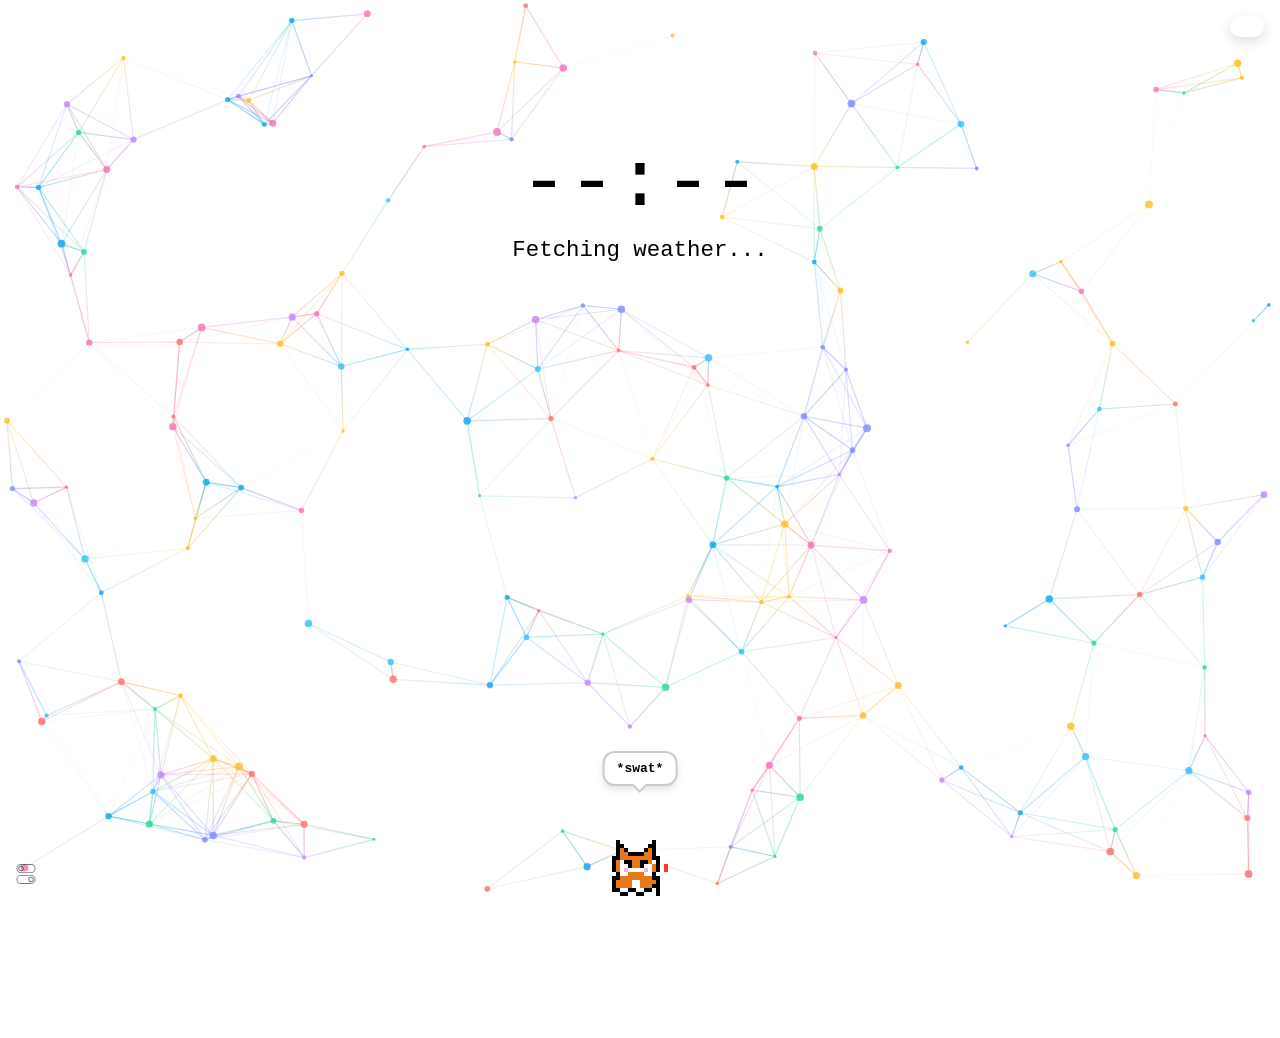
==== commit edf2d266: "Refactor: Remove theme options; add bookmark deletion * Removed all dark/light/system/adaptive theme" ====
--- a/index.html
+++ b/index.html
@@ -27,9 +27,8 @@
   <div class="quote" id="quote"></div>
   <div class="shortcuts" id="shortcuts"></div>
 
-  <div class="customize" id="customize" title="customize">
-    <span class="customize-icon"></span>
-    <span class="customize-label">Customize</span>
+  <div class="customize" id="customize" title="Customize Settings">
+    <span class="customize-icon"><svg fill="currentColor" width="20px" height="20px" viewBox="-1 0 44 44"><path id="_45.Settings" data-name="45.Settings" d="M35,22H13A10,10,0,0,1,13,2H35a10,10,0,0,1,0,20ZM35,4H13a8,8,0,0,0,0,16H35A8,8,0,0,0,35,4ZM13,18a6,6,0,1,1,6-6A6,6,0,0,1,13,18ZM13,8a4,4,0,1,0,4,4A4,4,0,0,0,13,8Zm0,18H35a10,10,0,0,1,0,20H13a10,10,0,0,1,0-20Zm0,18H35a8,8,0,0,0,0-16H13a8,8,0,0,0,0,16ZM35,30a6,6,0,1,1-6,6A6,6,0,0,1,35,30Zm0,10a4,4,0,1,0-4-4A4,4,0,0,0,35,40Z" transform="translate(-3 -2)" fill-rule="evenodd"/></svg></span>
   </div>
 
   <!-- Settings Modal -->
@@ -43,11 +42,6 @@
       rel="noopener noreferrer">Unsplash</a>
     <span class="refresh-background" id="refresh-background" title="Get new background" style="display: none;"><span
         class="refresh-icon"></span></span>
-  </div>
-  <div class="theme-toggle" title="Change theme">
-    <span class="theme-icon"></span>
-    <span class="theme-label">System</span>
-  </div>
   <div class="art-grid"></div>
   <script src="defaultSettings.js"></script>
   <script type="module" src="main.js"></script>
--- a/style.css
+++ b/style.css
@@ -284,10 +284,9 @@
 
 .top-right span {
     text-transform: capitalize;
-    text-decoration: underline dotted;
-    text-underline-offset: 2px;
-    cursor: pointer;
-    transition: color 0.2s ease;
+    text-decoration: none;
+    cursor: pointer;
+    transition: color 0.2s ease, transform 0.2s ease;
 }
 
 .top-right span:hover {
@@ -339,46 +338,27 @@
     bottom: 1rem;
     left: 1rem;
     cursor: pointer;
-    color: inherit;
-    display: flex;
-    align-items: center;
-    gap: 0.4rem;
-    transition: opacity 0.3s ease;
+    color: #222;
+    display: flex;
+    align-items: center;
+    transition: opacity 0.2s ease;
+    opacity: 0.6;
+    z-index: 10;
+}
+
+.customize:hover {
+    opacity: 1;
 }
 
 .customize-icon svg {
-    width: 30px;
-    height: 30px;
+    width: 20px;
+    height: 20px;
     vertical-align: middle;
-    transition: transform 0.3s ease;
-}
-
-.customize-label {
-    opacity: 0;
-    max-width: 0;
-    overflow: hidden;
-    white-space: nowrap;
-    transition: opacity 0.3s ease, max-width 0.3s ease;
-    font-size: 0.95rem;
-    text-decoration: underline dotted;
-}
-
-.customize:hover .customize-label {
-    opacity: 1;
-    max-width: 6rem;
-}
-
-/* Auto-hide control buttons */
-body.auto-hide .customize,
-body.auto-hide .theme-toggle {
-    opacity: 0;
-    pointer-events: none;
-}
-
-body.auto-hide.controls-visible .customize,
-body.auto-hide.controls-visible .theme-toggle {
-    opacity: 1;
-    pointer-events: auto;
+    transition: transform 0.3s cubic-bezier(0.16, 1, 0.3, 1);
+}
+
+.customize:hover .customize-icon svg {
+    transform: rotate(30deg);
 }
 
 .tooltip-wrapper {
@@ -985,6 +965,15 @@
     background: rgba(0, 0, 0, 0.15);
     border-right: 1px solid rgba(128, 128, 128, 0.1);
     flex-shrink: 0;
+    display: flex;
+    flex-direction: column;
+}
+
+.sidebar-footer {
+    margin-top: auto;
+    display: flex;
+    flex-direction: column;
+    gap: 0.5rem;
 }
 
 body.light .options-sidebar {
@@ -1049,19 +1038,7 @@
     padding: 2px 6px;
 }
 
-.button-group {
-    margin-top: auto;
-    border-top: 1px solid rgba(128, 128, 128, 0.15);
-    padding: 1.2em 0;
-    padding-bottom: 1.2em;
-    position: sticky;
-    bottom: 0;
-    background: linear-gradient(to top, rgba(30, 30, 30, 1) 80%, rgba(30, 30, 30, 0));
-    padding-top: 2em;
-    display: flex;
-    flex-direction: column;
-    gap: 0.8em;
-}
+
 
 .button-row {
     display: flex;
@@ -1987,4 +1964,53 @@
     box-shadow: 0 20px 50px rgba(0, 0, 0, 0.3);
     z-index: 101;
     background: transparent;
+}
+
+/* Custom Context Menu styling */
+.context-menu {
+    position: fixed;
+    background: rgba(255, 255, 255, 0.96);
+    backdrop-filter: blur(20px);
+    -webkit-backdrop-filter: blur(20px);
+    border: 1px solid rgba(0, 0, 0, 0.08);
+    box-shadow: 0 10px 30px rgba(0, 0, 0, 0.15);
+    border-radius: 12px;
+    padding: 6px 0;
+    min-width: 170px;
+    z-index: 10000;
+    opacity: 0;
+    transform: scale(0.96);
+    transform-origin: top left;
+    transition: opacity 0.15s cubic-bezier(0.16, 1, 0.3, 1), transform 0.15s cubic-bezier(0.16, 1, 0.3, 1);
+    pointer-events: none;
+}
+
+.context-menu.visible {
+    opacity: 1;
+    transform: scale(1);
+    pointer-events: auto;
+}
+
+.context-menu-item {
+    padding: 10px 16px;
+    cursor: pointer;
+    font-size: 0.95rem;
+    color: #333;
+    display: flex;
+    align-items: center;
+    gap: 8px;
+    font-family: inherit;
+    transition: background 0.15s ease, color 0.15s ease;
+}
+
+.context-menu-item:hover {
+    background: rgba(0, 0, 0, 0.04);
+}
+
+.context-menu-item.delete {
+    color: #ff4757;
+}
+
+.context-menu-item.delete:hover {
+    background: rgba(255, 71, 87, 0.08);
 }
